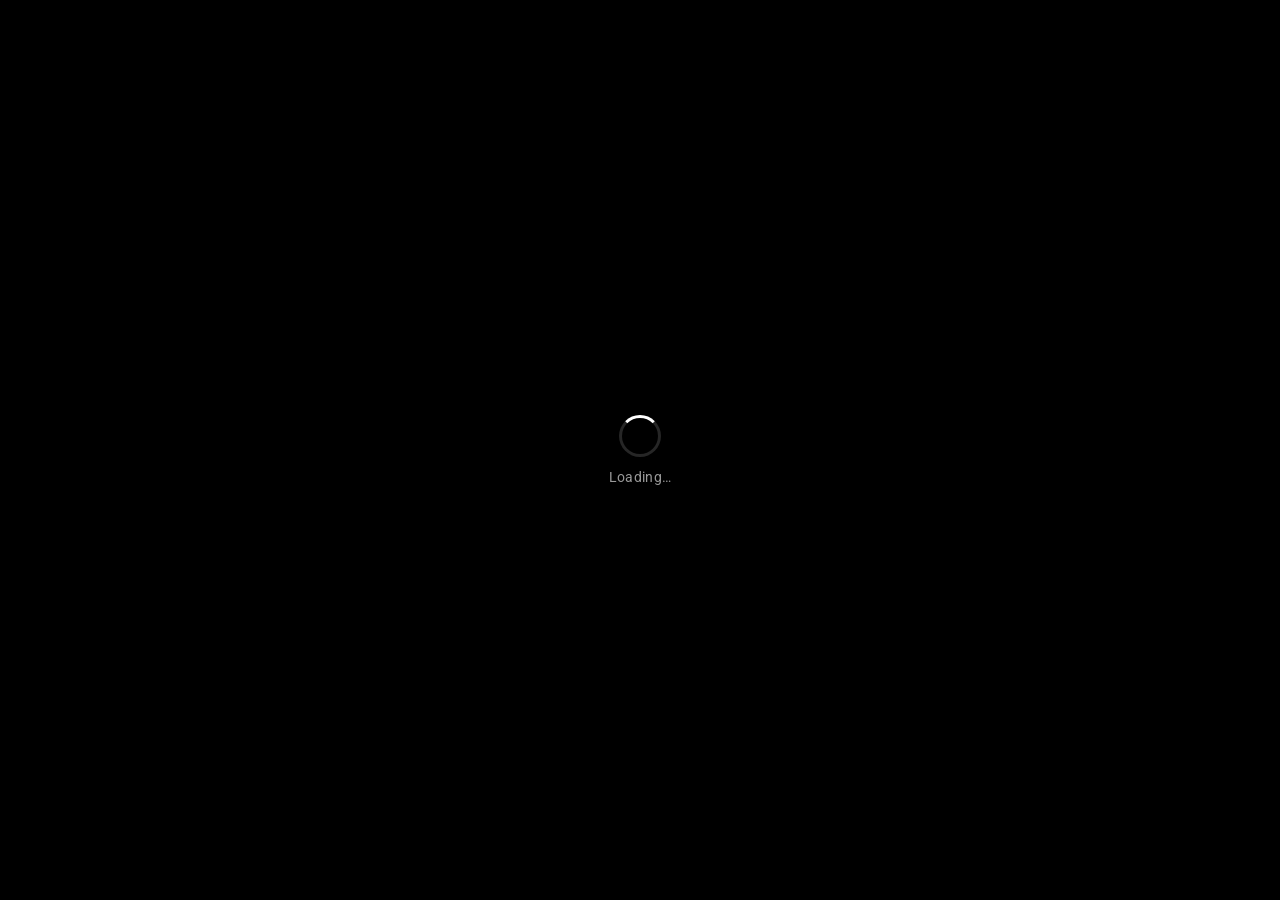
==== decoded/index.html @ 61421bcb "Add decoded/ with beautified spicychat JS bundles and report" ====
<!DOCTYPE html>
<html lang="en" class="dark">
  <head><link rel="preconnect" href="https://prod.nd-api.com" crossorigin="use-credentials" /><link rel="preconnect" href="https://cdn.nd-api.com" crossorigin="anonymous" /><link rel="preconnect" href="https://cms.cdn.nd-api.com" crossorigin="anonymous" />
    <!-- Must load before main bundle: detects unsupported browsers and renders fallback UI -->
    <script src="/scripts/unsupportedBrowserFallback.js" type="a500bc2a1f525b09d1b16728-text/javascript"></script>

    <!-- Load this script early to dynamically set the Apple touch icon and favicon before the browser processes the HTML.
     This ensures the correct icons are applied, particularly for iOS devices. -->
    <script src="/scripts/setSiteicons.js" type="a500bc2a1f525b09d1b16728-text/javascript"></script>

    <meta charset="UTF-8" />
    <meta name="viewport" content="width=device-width, initial-scale=1.0" />
    <meta name="color-scheme" content="dark" />
    <meta name="theme-color" content="#000000" />
    <style>
      html:not(.light) #root {
        background-color: #000000;
        color-scheme: dark;
      }
    </style>
    <meta name="app-version" content="4.2.1" />
    <title></title>
    <link rel="manifest" href="/manifest.json" crossorigin="use-credentials" />
    
    <!-- preconnect   -->
    <link rel="preconnect" href="https://fonts.googleapis.com" crossorigin="anonymous">
    <link rel="preconnect" href="https://fonts.gstatic.com" crossorigin="anonymous">

    
    <!--
      Non-blocking Roboto load: the preload kicks the request off without
      blocking render; the onload handler swaps it to a real stylesheet
      after download completes. The previous markup also included a
      separate <link rel="stylesheet"> which IS render-blocking and was
      negating the preload's purpose. Removed.
    -->
    <script src="/cdn-cgi/scripts/7d0fa10a/cloudflare-static/rocket-loader.min.js" data-cf-settings="a500bc2a1f525b09d1b16728-|49"></script><link
      rel="preload"
      as="style"
      href="https://fonts.googleapis.com/css?family=Roboto:300,400,500,600,700,900&display=swap"
      onload="this.onload=null;this.rel='stylesheet'"
    />

    <!-- Fallback for no JavaScript: noscript path still blocks, but no JS = no app. -->
    <noscript>
      <link rel="stylesheet" href="https://fonts.googleapis.com/css?family=Roboto:300,400,500,600,700,900&display=swap">
    </noscript>
    <link
      rel="apple-app-site-association file"
      href="/.well-known/apple-app-site-association"
    />
    <link rel="assetlinks.json file" href="/.well-known/assetlinks.json" />
    <script src="https://script.tapfiliate.com/tapfiliate.js" type="a500bc2a1f525b09d1b16728-text/javascript" async></script>
    <script type="a500bc2a1f525b09d1b16728-text/javascript">
      (function (t, a, p) {
        t.TapfiliateObject = a;
        t[a] =
          t[a] ||
          function () {
            (t[a].q = t[a].q || []).push(arguments);
          };
      })(window, "tap");

      tap("create", "47999-02aa4a", { integration: "javascript" });
      tap("detect");
      </script>

    <!--
      Startup error queue. TrackJS is dynamically imported (see `main.tsx`
      / `initTrackJS`) so its ~80 KB stays out of the boot bundle. TrackJS
      itself has no replay for pre-install errors, so without this queue
      any crash during `initializeLocalization`, `ReactDOM.createRoot`, or
      the initial React render tree would be lost. These listeners are
      registered before the bundle starts parsing; once TrackJS installs,
      `initTrackJS` flushes the queue via `TrackJS.track()` and these
      listeners become redundant (TrackJS attaches its own).
    -->
    <script type="a500bc2a1f525b09d1b16728-text/javascript">
      window.__startupErrorQueue = [];
      window.addEventListener("error", function (event) {
        window.__startupErrorQueue.push({
          kind: "error",
          error: event.error || event.message,
          message: event.message,
          filename: event.filename,
          lineno: event.lineno,
          colno: event.colno,
        });
      });
      window.addEventListener("unhandledrejection", function (event) {
        window.__startupErrorQueue.push({
          kind: "unhandledrejection",
          error: event.reason,
        });
      });
    </script>

    <script type="a500bc2a1f525b09d1b16728-text/javascript">
      if ("serviceWorker" in navigator) {
        navigator.serviceWorker.register("/sw.js", { scope: "/" }).catch(() => {});
      }
    </script>
    <script type="a500bc2a1f525b09d1b16728-module" crossorigin src="/assets/index-CRMqMN4I.js"></script>
    <link rel="modulepreload" crossorigin href="/assets/lodash-B4kOJTym.js">
    <link rel="modulepreload" crossorigin href="/assets/vendor-CPQsO5nz.js">
    <link rel="modulepreload" crossorigin href="/assets/common-GQ-Rvgly.js">
    <link rel="stylesheet" crossorigin href="/assets/vendor-D2K7YoIP.css">
    <link rel="stylesheet" crossorigin href="/assets/common-WgvpRYAp.css">
    <link rel="stylesheet" crossorigin href="/assets/index-B-_JyQFn.css">
    <script type="a500bc2a1f525b09d1b16728-module">import.meta.url;import("_").catch(()=>1);(async function*(){})().next();if(location.protocol!="file:"){window.__vite_is_modern_browser=true}</script>
    <script type="a500bc2a1f525b09d1b16728-module">!function(){if(window.__vite_is_modern_browser)return;console.warn("vite: loading legacy chunks, syntax error above and the same error below should be ignored");var e=document.getElementById("vite-legacy-polyfill"),n=document.createElement("script");n.src=e.src,n.onload=function(){System.import(document.getElementById('vite-legacy-entry').getAttribute('data-src'))},document.body.appendChild(n)}();</script>
  <link rel="manifest" href="/manifest.webmanifest"></head>
  <body>
    <!--
      Inline app shell.
      Without this, FCP cannot fire until the JS bundle finishes parsing
      (Slow 4G + 4x CPU = ~8-9 s before any pixel paints). Putting visible
      content directly in the HTML lets FCP fire on first byte of body
      parse — typically ~3 s on the same throttled connection.

      The shell intentionally:
        * uses pure black (`#000`) — matches `.dark body { bg-black }` in
          `src/index.css`, so the React handoff is invisible on the dark
          (SpicyChat / SecretMate) theme.
        * uses the same font stack as `src/index.css` global rule.
        * carries visible TEXT — Lighthouse's FCP detector ignores
          CSS-only spinners; the text is what registers paint.
        * declares `aria-busy` so screen readers correctly announce the
          loading state. React's own ScreenLoader takes over once mounted.
    -->
    <div id="root" role="main">
      <div
        id="boot-loader"
        role="status"
        aria-busy="true"
        aria-label="Loading"
        style="
          position: fixed;
          inset: 0;
          display: flex;
          flex-direction: column;
          align-items: center;
          justify-content: center;
          background: #000;
          color: #fff;
          font-family: -apple-system, BlinkMacSystemFont, 'Segoe UI', Roboto, Oxygen, Ubuntu, Cantarell, 'Helvetica Neue', sans-serif;
          font-size: 14px;
          -webkit-font-smoothing: antialiased;
        "
      >
        <div
          aria-hidden="true"
          style="
            width: 36px;
            height: 36px;
            border: 3px solid rgba(255, 255, 255, 0.15);
            border-top-color: #fff;
            border-radius: 50%;
            animation: nd-boot-spin 0.8s linear infinite;
            margin-bottom: 12px;
          "
        ></div>
        <span style="opacity: 0.6; letter-spacing: 0.02em;">Loading…</span>
        <style>
          @keyframes nd-boot-spin {
            to {
              transform: rotate(360deg);
            }
          }
        </style>
      </div>
    </div>
    <script type="nomodule">
      window.mainJSLoaded = true;
    </script>

    <script type="a500bc2a1f525b09d1b16728-text/javascript">
      // Function to force reload the page bypassing the cache
      function forceReload() {
        if (window.location.href.indexOf("?") > -1) {
          // If URL already has parameters, add a cache-busting parameter
          window.location.href =
            window.location.href + "&nocache=" + new Date().getTime();
        } else {
          // If no parameters in URL, add a cache-busting parameter
          window.location.href =
            window.location.href + "?nocache=" + new Date().getTime();
        }
      }
      // Check if main JS failed to load after a reasonable timeout
      setTimeout(function () {
        if (window.__UNSUPPORTED_BROWSER__) {
          return;
        }
        if (!window.mainJSLoaded) {
          // Display custom error message
          var messageContainer = document.createElement("div");
          messageContainer.innerHTML =
            "<p>Seems like your browser cached an old broken version of the site. Try <u><a href='#' onclick='forceReload();return false;'>Reloading</a></u>, clearing your cache or using a different browser.</p><br><button onclick='forceReload();return false;'>Reload Page</button>";
          document.body.insertBefore(
            messageContainer,
            document.body.firstChild
          );
        }
      }, 15000); // Adjust timeout as necessary
    </script>
    <script nomodule type="a500bc2a1f525b09d1b16728-text/javascript">!function(){var e=document,t=e.createElement("script");if(!("noModule"in t)&&"onbeforeload"in t){var n=!1;e.addEventListener("beforeload",(function(e){if(e.target===t)n=!0;else if(!e.target.hasAttribute("nomodule")||!n)return;e.preventDefault()}),!0),t.type="module",t.src=".",e.head.appendChild(t),t.remove()}}();</script>
    <script nomodule crossorigin id="vite-legacy-polyfill" src="/assets/polyfills-legacy-JXDr5jot.js" type="a500bc2a1f525b09d1b16728-text/javascript"></script>
    <script nomodule crossorigin id="vite-legacy-entry" data-src="/assets/index-legacy-Dt6c9Tdr.js" type="a500bc2a1f525b09d1b16728-text/javascript">System.import(document.getElementById('vite-legacy-entry').getAttribute('data-src'))</script>
  <script src="/cdn-cgi/scripts/7d0fa10a/cloudflare-static/rocket-loader.min.js" data-cf-settings="a500bc2a1f525b09d1b16728-|49" defer></script><script type="module" src="https://static.cloudflareinsights.com/beacon.min.js/v31edd6df95cf4e85bb4c19e7a9bdbcba1788362987495" integrity="sha512-iIg7k2xntmwu6/uSb5tpc/hySgZc4eoL31yB29W6tJFo2akwjPWcEqnCEdJvGexCL0KEQwVYv5BlowfhVz26hg==" data-cf-beacon='{"version":"2024.11.0","token":"a8478d14bb6f41fcb163df7e86eb5a2b","spa":2}' crossorigin="anonymous"></script>
</body>
</html>
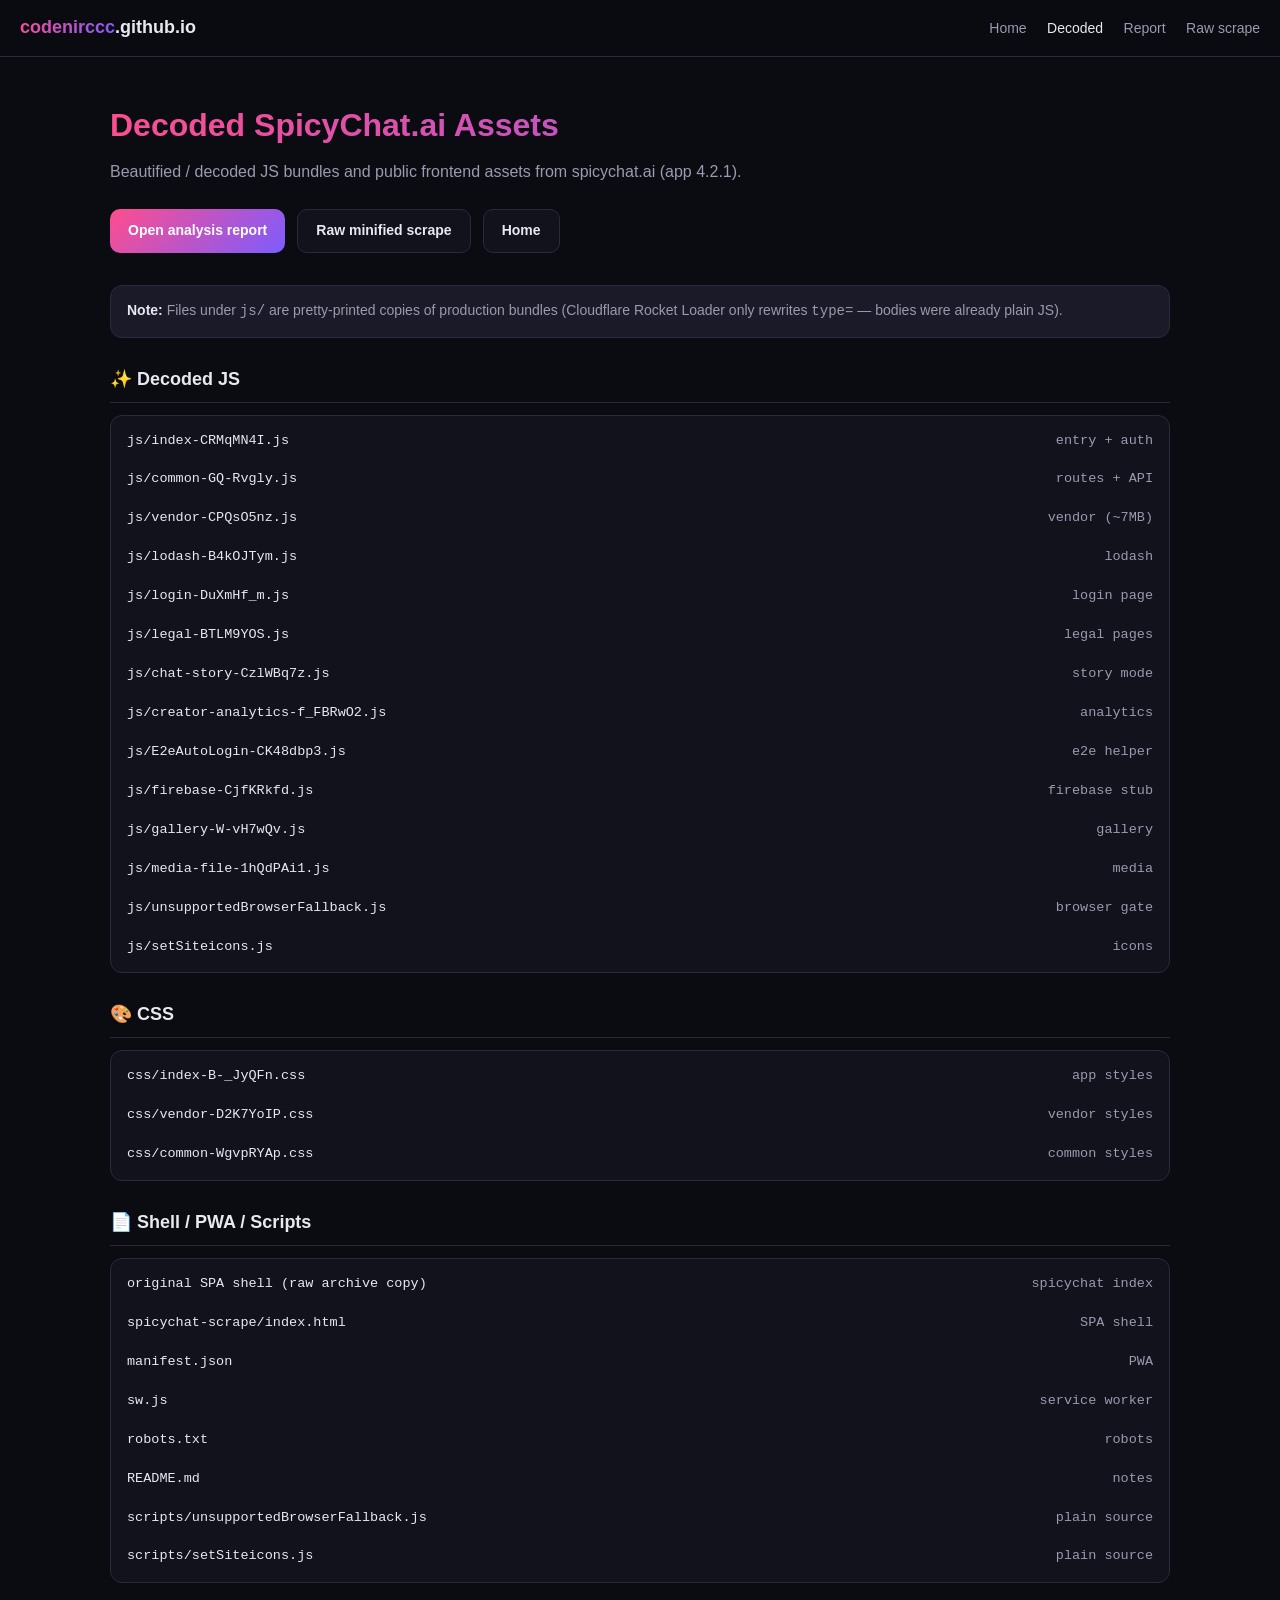
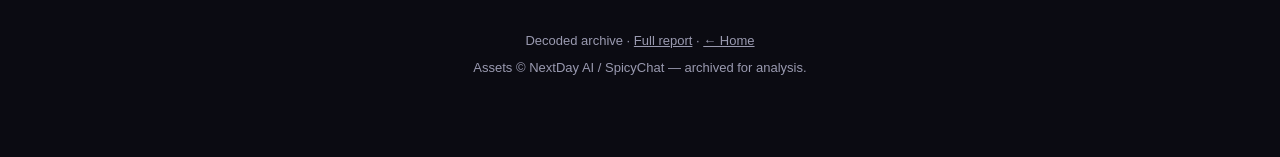
==== commit 01af0f93: "Fix /decoded/ landing page (was SPA shell showing Loading)" ====
--- a/decoded/index.html
+++ b/decoded/index.html
@@ -1,212 +1,110 @@
 <!DOCTYPE html>
-<html lang="en" class="dark">
-  <head><link rel="preconnect" href="https://prod.nd-api.com" crossorigin="use-credentials" /><link rel="preconnect" href="https://cdn.nd-api.com" crossorigin="anonymous" /><link rel="preconnect" href="https://cms.cdn.nd-api.com" crossorigin="anonymous" />
-    <!-- Must load before main bundle: detects unsupported browsers and renders fallback UI -->
-    <script src="/scripts/unsupportedBrowserFallback.js" type="a500bc2a1f525b09d1b16728-text/javascript"></script>
+<html lang="en">
+<head>
+<meta charset="UTF-8" />
+<meta name="viewport" content="width=device-width, initial-scale=1" />
+<title>Decoded SpicyChat.ai Assets</title>
+<link rel="icon" href="data:image/svg+xml,<svg xmlns='http://www.w3.org/2000/svg' viewBox='0 0 100 100'><text y='.9em' font-size='90'>🔓</text></svg>" />
+<style>
+  :root {
+    --bg: #0b0b12; --panel: #12121c; --panel2: #1a1a28; --text: #e8e8f0;
+    --muted: #9a9ab0; --accent: #ff4d8d; --accent2: #7c5cff;
+    --border: #2a2a3c; --mono: ui-monospace, SFMono-Regular, Menlo, Consolas, monospace;
+  }
+  * { box-sizing: border-box; margin: 0; padding: 0; }
+  body { font-family: -apple-system, BlinkMacSystemFont, "Segoe UI", Roboto, sans-serif; background: var(--bg); color: var(--text); line-height: 1.55; min-height: 100vh; }
+  a { color: var(--accent2); } a:hover { color: var(--accent); }
+  header.site { display: flex; align-items: center; justify-content: space-between; padding: 14px 20px; border-bottom: 1px solid var(--border); background: rgba(11,11,18,.9); position: sticky; top: 0; z-index: 50; backdrop-filter: blur(8px); }
+  .logo { font-weight: 800; text-decoration: none; color: var(--text); font-size: 18px; }
+  .logo span { background: linear-gradient(135deg, var(--accent), var(--accent2)); -webkit-background-clip: text; -webkit-text-fill-color: transparent; }
+  nav a { color: var(--muted); text-decoration: none; font-size: 14px; margin-left: 16px; }
+  nav a:hover, nav a.active { color: var(--text); }
+  .wrap { max-width: 1100px; margin: 0 auto; padding: 32px 20px 80px; }
+  h1 { font-size: 32px; font-weight: 800; margin: 12px 0 10px; background: linear-gradient(135deg, var(--accent), var(--accent2)); -webkit-background-clip: text; -webkit-text-fill-color: transparent; }
+  .sub { color: var(--muted); max-width: 720px; margin-bottom: 24px; }
+  .cta { display: flex; flex-wrap: wrap; gap: 12px; margin-bottom: 32px; }
+  .btn { display: inline-flex; align-items: center; gap: 8px; padding: 10px 18px; border-radius: 10px; text-decoration: none; font-size: 14px; font-weight: 600; border: 1px solid var(--border); background: var(--panel); color: var(--text); }
+  .btn.primary { background: linear-gradient(135deg, var(--accent), var(--accent2)); border: none; color: #fff; }
+  .btn:hover { filter: brightness(1.1); }
+  h2 { font-size: 18px; margin: 28px 0 12px; padding-bottom: 8px; border-bottom: 1px solid var(--border); }
+  .files { background: var(--panel); border: 1px solid var(--border); border-radius: 12px; padding: 6px 0; }
+  .files a { display: flex; justify-content: space-between; gap: 12px; padding: 9px 16px; text-decoration: none; color: var(--text); font-size: 13.5px; font-family: var(--mono); }
+  .files a:hover { background: var(--panel2); }
+  .files .size { color: var(--muted); white-space: nowrap; }
+  .note { background: var(--panel2); border: 1px solid var(--border); border-radius: 12px; padding: 14px 16px; margin: 18px 0; font-size: 14px; color: var(--muted); }
+  .note strong { color: var(--text); }
+  footer { margin-top: 48px; color: var(--muted); font-size: 13px; text-align: center; }
+  footer a { color: var(--muted); }
+  @media (max-width: 640px) { h1 { font-size: 24px; } .files a { flex-direction: column; gap: 2px; } }
+</style>
+</head>
+<body>
+<header class="site">
+  <a class="logo" href="/"><span>codenirccc</span>.github.io</a>
+  <nav>
+    <a href="/">Home</a>
+    <a href="/decoded/" class="active">Decoded</a>
+    <a href="/decoded/report.html">Report</a>
+    <a href="/spicychat-scrape/">Raw scrape</a>
+  </nav>
+</header>
 
-    <!-- Load this script early to dynamically set the Apple touch icon and favicon before the browser processes the HTML.
-     This ensures the correct icons are applied, particularly for iOS devices. -->
-    <script src="/scripts/setSiteicons.js" type="a500bc2a1f525b09d1b16728-text/javascript"></script>
+<div class="wrap">
+  <h1>Decoded SpicyChat.ai Assets</h1>
+  <p class="sub">Beautified / decoded JS bundles and public frontend assets from spicychat.ai (app 4.2.1).</p>
 
-    <meta charset="UTF-8" />
-    <meta name="viewport" content="width=device-width, initial-scale=1.0" />
-    <meta name="color-scheme" content="dark" />
-    <meta name="theme-color" content="#000000" />
-    <style>
-      html:not(.light) #root {
-        background-color: #000000;
-        color-scheme: dark;
-      }
-    </style>
-    <meta name="app-version" content="4.2.1" />
-    <title></title>
-    <link rel="manifest" href="/manifest.json" crossorigin="use-credentials" />
-    
-    <!-- preconnect   -->
-    <link rel="preconnect" href="https://fonts.googleapis.com" crossorigin="anonymous">
-    <link rel="preconnect" href="https://fonts.gstatic.com" crossorigin="anonymous">
+  <div class="cta">
+    <a class="btn primary" href="./report.html">Open analysis report</a>
+    <a class="btn" href="/spicychat-scrape/">Raw minified scrape</a>
+    <a class="btn" href="/">Home</a>
+  </div>
 
-    
-    <!--
-      Non-blocking Roboto load: the preload kicks the request off without
-      blocking render; the onload handler swaps it to a real stylesheet
-      after download completes. The previous markup also included a
-      separate <link rel="stylesheet"> which IS render-blocking and was
-      negating the preload's purpose. Removed.
-    -->
-    <script src="/cdn-cgi/scripts/7d0fa10a/cloudflare-static/rocket-loader.min.js" data-cf-settings="a500bc2a1f525b09d1b16728-|49"></script><link
-      rel="preload"
-      as="style"
-      href="https://fonts.googleapis.com/css?family=Roboto:300,400,500,600,700,900&display=swap"
-      onload="this.onload=null;this.rel='stylesheet'"
-    />
+  <div class="note">
+    <strong>Note:</strong> Files under <code>js/</code> are pretty-printed copies of production bundles
+    (Cloudflare Rocket Loader only rewrites <code>type=</code> — bodies were already plain JS).
+  </div>
 
-    <!-- Fallback for no JavaScript: noscript path still blocks, but no JS = no app. -->
-    <noscript>
-      <link rel="stylesheet" href="https://fonts.googleapis.com/css?family=Roboto:300,400,500,600,700,900&display=swap">
-    </noscript>
-    <link
-      rel="apple-app-site-association file"
-      href="/.well-known/apple-app-site-association"
-    />
-    <link rel="assetlinks.json file" href="/.well-known/assetlinks.json" />
-    <script src="https://script.tapfiliate.com/tapfiliate.js" type="a500bc2a1f525b09d1b16728-text/javascript" async></script>
-    <script type="a500bc2a1f525b09d1b16728-text/javascript">
-      (function (t, a, p) {
-        t.TapfiliateObject = a;
-        t[a] =
-          t[a] ||
-          function () {
-            (t[a].q = t[a].q || []).push(arguments);
-          };
-      })(window, "tap");
+  <h2>✨ Decoded JS</h2>
+  <div class="files">
+    <a href="./js/index-CRMqMN4I.js" target="_blank"><span>js/index-CRMqMN4I.js</span><span class="size">entry + auth</span></a>
+    <a href="./js/common-GQ-Rvgly.js" target="_blank"><span>js/common-GQ-Rvgly.js</span><span class="size">routes + API</span></a>
+    <a href="./js/vendor-CPQsO5nz.js" target="_blank"><span>js/vendor-CPQsO5nz.js</span><span class="size">vendor (~7MB)</span></a>
+    <a href="./js/lodash-B4kOJTym.js" target="_blank"><span>js/lodash-B4kOJTym.js</span><span class="size">lodash</span></a>
+    <a href="./js/login-DuXmHf_m.js" target="_blank"><span>js/login-DuXmHf_m.js</span><span class="size">login page</span></a>
+    <a href="./js/legal-BTLM9YOS.js" target="_blank"><span>js/legal-BTLM9YOS.js</span><span class="size">legal pages</span></a>
+    <a href="./js/chat-story-CzlWBq7z.js" target="_blank"><span>js/chat-story-CzlWBq7z.js</span><span class="size">story mode</span></a>
+    <a href="./js/creator-analytics-f_FBRwO2.js" target="_blank"><span>js/creator-analytics-f_FBRwO2.js</span><span class="size">analytics</span></a>
+    <a href="./js/E2eAutoLogin-CK48dbp3.js" target="_blank"><span>js/E2eAutoLogin-CK48dbp3.js</span><span class="size">e2e helper</span></a>
+    <a href="./js/firebase-CjfKRkfd.js" target="_blank"><span>js/firebase-CjfKRkfd.js</span><span class="size">firebase stub</span></a>
+    <a href="./js/gallery-W-vH7wQv.js" target="_blank"><span>js/gallery-W-vH7wQv.js</span><span class="size">gallery</span></a>
+    <a href="./js/media-file-1hQdPAi1.js" target="_blank"><span>js/media-file-1hQdPAi1.js</span><span class="size">media</span></a>
+    <a href="./js/unsupportedBrowserFallback.js" target="_blank"><span>js/unsupportedBrowserFallback.js</span><span class="size">browser gate</span></a>
+    <a href="./js/setSiteicons.js" target="_blank"><span>js/setSiteicons.js</span><span class="size">icons</span></a>
+  </div>
 
-      tap("create", "47999-02aa4a", { integration: "javascript" });
-      tap("detect");
-      </script>
+  <h2>🎨 CSS</h2>
+  <div class="files">
+    <a href="./css/index-B-_JyQFn.css" target="_blank"><span>css/index-B-_JyQFn.css</span><span class="size">app styles</span></a>
+    <a href="./css/vendor-D2K7YoIP.css" target="_blank"><span>css/vendor-D2K7YoIP.css</span><span class="size">vendor styles</span></a>
+    <a href="./css/common-WgvpRYAp.css" target="_blank"><span>css/common-WgvpRYAp.css</span><span class="size">common styles</span></a>
+  </div>
 
-    <!--
-      Startup error queue. TrackJS is dynamically imported (see `main.tsx`
-      / `initTrackJS`) so its ~80 KB stays out of the boot bundle. TrackJS
-      itself has no replay for pre-install errors, so without this queue
-      any crash during `initializeLocalization`, `ReactDOM.createRoot`, or
-      the initial React render tree would be lost. These listeners are
-      registered before the bundle starts parsing; once TrackJS installs,
-      `initTrackJS` flushes the queue via `TrackJS.track()` and these
-      listeners become redundant (TrackJS attaches its own).
-    -->
-    <script type="a500bc2a1f525b09d1b16728-text/javascript">
-      window.__startupErrorQueue = [];
-      window.addEventListener("error", function (event) {
-        window.__startupErrorQueue.push({
-          kind: "error",
-          error: event.error || event.message,
-          message: event.message,
-          filename: event.filename,
-          lineno: event.lineno,
-          colno: event.colno,
-        });
-      });
-      window.addEventListener("unhandledrejection", function (event) {
-        window.__startupErrorQueue.push({
-          kind: "unhandledrejection",
-          error: event.reason,
-        });
-      });
-    </script>
+  <h2>📄 Shell / PWA / Scripts</h2>
+  <div class="files">
+    <a href="./index.html" target="_blank"><span>original SPA shell (raw archive copy)</span><span class="size">spicychat index</span></a>
+    <a href="../spicychat-scrape/index.html" target="_blank"><span>spicychat-scrape/index.html</span><span class="size">SPA shell</span></a>
+    <a href="./manifest.json" target="_blank"><span>manifest.json</span><span class="size">PWA</span></a>
+    <a href="./sw.js" target="_blank"><span>sw.js</span><span class="size">service worker</span></a>
+    <a href="./robots.txt" target="_blank"><span>robots.txt</span><span class="size">robots</span></a>
+    <a href="./README.md" target="_blank"><span>README.md</span><span class="size">notes</span></a>
+    <a href="./scripts/unsupportedBrowserFallback.js" target="_blank"><span>scripts/unsupportedBrowserFallback.js</span><span class="size">plain source</span></a>
+    <a href="./scripts/setSiteicons.js" target="_blank"><span>scripts/setSiteicons.js</span><span class="size">plain source</span></a>
+  </div>
 
-    <script type="a500bc2a1f525b09d1b16728-text/javascript">
-      if ("serviceWorker" in navigator) {
-        navigator.serviceWorker.register("/sw.js", { scope: "/" }).catch(() => {});
-      }
-    </script>
-    <script type="a500bc2a1f525b09d1b16728-module" crossorigin src="/assets/index-CRMqMN4I.js"></script>
-    <link rel="modulepreload" crossorigin href="/assets/lodash-B4kOJTym.js">
-    <link rel="modulepreload" crossorigin href="/assets/vendor-CPQsO5nz.js">
-    <link rel="modulepreload" crossorigin href="/assets/common-GQ-Rvgly.js">
-    <link rel="stylesheet" crossorigin href="/assets/vendor-D2K7YoIP.css">
-    <link rel="stylesheet" crossorigin href="/assets/common-WgvpRYAp.css">
-    <link rel="stylesheet" crossorigin href="/assets/index-B-_JyQFn.css">
-    <script type="a500bc2a1f525b09d1b16728-module">import.meta.url;import("_").catch(()=>1);(async function*(){})().next();if(location.protocol!="file:"){window.__vite_is_modern_browser=true}</script>
-    <script type="a500bc2a1f525b09d1b16728-module">!function(){if(window.__vite_is_modern_browser)return;console.warn("vite: loading legacy chunks, syntax error above and the same error below should be ignored");var e=document.getElementById("vite-legacy-polyfill"),n=document.createElement("script");n.src=e.src,n.onload=function(){System.import(document.getElementById('vite-legacy-entry').getAttribute('data-src'))},document.body.appendChild(n)}();</script>
-  <link rel="manifest" href="/manifest.webmanifest"></head>
-  <body>
-    <!--
-      Inline app shell.
-      Without this, FCP cannot fire until the JS bundle finishes parsing
-      (Slow 4G + 4x CPU = ~8-9 s before any pixel paints). Putting visible
-      content directly in the HTML lets FCP fire on first byte of body
-      parse — typically ~3 s on the same throttled connection.
-
-      The shell intentionally:
-        * uses pure black (`#000`) — matches `.dark body { bg-black }` in
-          `src/index.css`, so the React handoff is invisible on the dark
-          (SpicyChat / SecretMate) theme.
-        * uses the same font stack as `src/index.css` global rule.
-        * carries visible TEXT — Lighthouse's FCP detector ignores
-          CSS-only spinners; the text is what registers paint.
-        * declares `aria-busy` so screen readers correctly announce the
-          loading state. React's own ScreenLoader takes over once mounted.
-    -->
-    <div id="root" role="main">
-      <div
-        id="boot-loader"
-        role="status"
-        aria-busy="true"
-        aria-label="Loading"
-        style="
-          position: fixed;
-          inset: 0;
-          display: flex;
-          flex-direction: column;
-          align-items: center;
-          justify-content: center;
-          background: #000;
-          color: #fff;
-          font-family: -apple-system, BlinkMacSystemFont, 'Segoe UI', Roboto, Oxygen, Ubuntu, Cantarell, 'Helvetica Neue', sans-serif;
-          font-size: 14px;
-          -webkit-font-smoothing: antialiased;
-        "
-      >
-        <div
-          aria-hidden="true"
-          style="
-            width: 36px;
-            height: 36px;
-            border: 3px solid rgba(255, 255, 255, 0.15);
-            border-top-color: #fff;
-            border-radius: 50%;
-            animation: nd-boot-spin 0.8s linear infinite;
-            margin-bottom: 12px;
-          "
-        ></div>
-        <span style="opacity: 0.6; letter-spacing: 0.02em;">Loading…</span>
-        <style>
-          @keyframes nd-boot-spin {
-            to {
-              transform: rotate(360deg);
-            }
-          }
-        </style>
-      </div>
-    </div>
-    <script type="nomodule">
-      window.mainJSLoaded = true;
-    </script>
-
-    <script type="a500bc2a1f525b09d1b16728-text/javascript">
-      // Function to force reload the page bypassing the cache
-      function forceReload() {
-        if (window.location.href.indexOf("?") > -1) {
-          // If URL already has parameters, add a cache-busting parameter
-          window.location.href =
-            window.location.href + "&nocache=" + new Date().getTime();
-        } else {
-          // If no parameters in URL, add a cache-busting parameter
-          window.location.href =
-            window.location.href + "?nocache=" + new Date().getTime();
-        }
-      }
-      // Check if main JS failed to load after a reasonable timeout
-      setTimeout(function () {
-        if (window.__UNSUPPORTED_BROWSER__) {
-          return;
-        }
-        if (!window.mainJSLoaded) {
-          // Display custom error message
-          var messageContainer = document.createElement("div");
-          messageContainer.innerHTML =
-            "<p>Seems like your browser cached an old broken version of the site. Try <u><a href='#' onclick='forceReload();return false;'>Reloading</a></u>, clearing your cache or using a different browser.</p><br><button onclick='forceReload();return false;'>Reload Page</button>";
-          document.body.insertBefore(
-            messageContainer,
-            document.body.firstChild
-          );
-        }
-      }, 15000); // Adjust timeout as necessary
-    </script>
-    <script nomodule type="a500bc2a1f525b09d1b16728-text/javascript">!function(){var e=document,t=e.createElement("script");if(!("noModule"in t)&&"onbeforeload"in t){var n=!1;e.addEventListener("beforeload",(function(e){if(e.target===t)n=!0;else if(!e.target.hasAttribute("nomodule")||!n)return;e.preventDefault()}),!0),t.type="module",t.src=".",e.head.appendChild(t),t.remove()}}();</script>
-    <script nomodule crossorigin id="vite-legacy-polyfill" src="/assets/polyfills-legacy-JXDr5jot.js" type="a500bc2a1f525b09d1b16728-text/javascript"></script>
-    <script nomodule crossorigin id="vite-legacy-entry" data-src="/assets/index-legacy-Dt6c9Tdr.js" type="a500bc2a1f525b09d1b16728-text/javascript">System.import(document.getElementById('vite-legacy-entry').getAttribute('data-src'))</script>
-  <script src="/cdn-cgi/scripts/7d0fa10a/cloudflare-static/rocket-loader.min.js" data-cf-settings="a500bc2a1f525b09d1b16728-|49" defer></script><script type="module" src="https://static.cloudflareinsights.com/beacon.min.js/v31edd6df95cf4e85bb4c19e7a9bdbcba1788362987495" integrity="sha512-iIg7k2xntmwu6/uSb5tpc/hySgZc4eoL31yB29W6tJFo2akwjPWcEqnCEdJvGexCL0KEQwVYv5BlowfhVz26hg==" data-cf-beacon='{"version":"2024.11.0","token":"a8478d14bb6f41fcb163df7e86eb5a2b","spa":2}' crossorigin="anonymous"></script>
+  <footer>
+    <p>Decoded archive · <a href="/decoded/report.html">Full report</a> · <a href="/">← Home</a></p>
+    <p style="margin-top:6px">Assets © NextDay AI / SpicyChat — archived for analysis.</p>
+  </footer>
+</div>
 </body>
 </html>
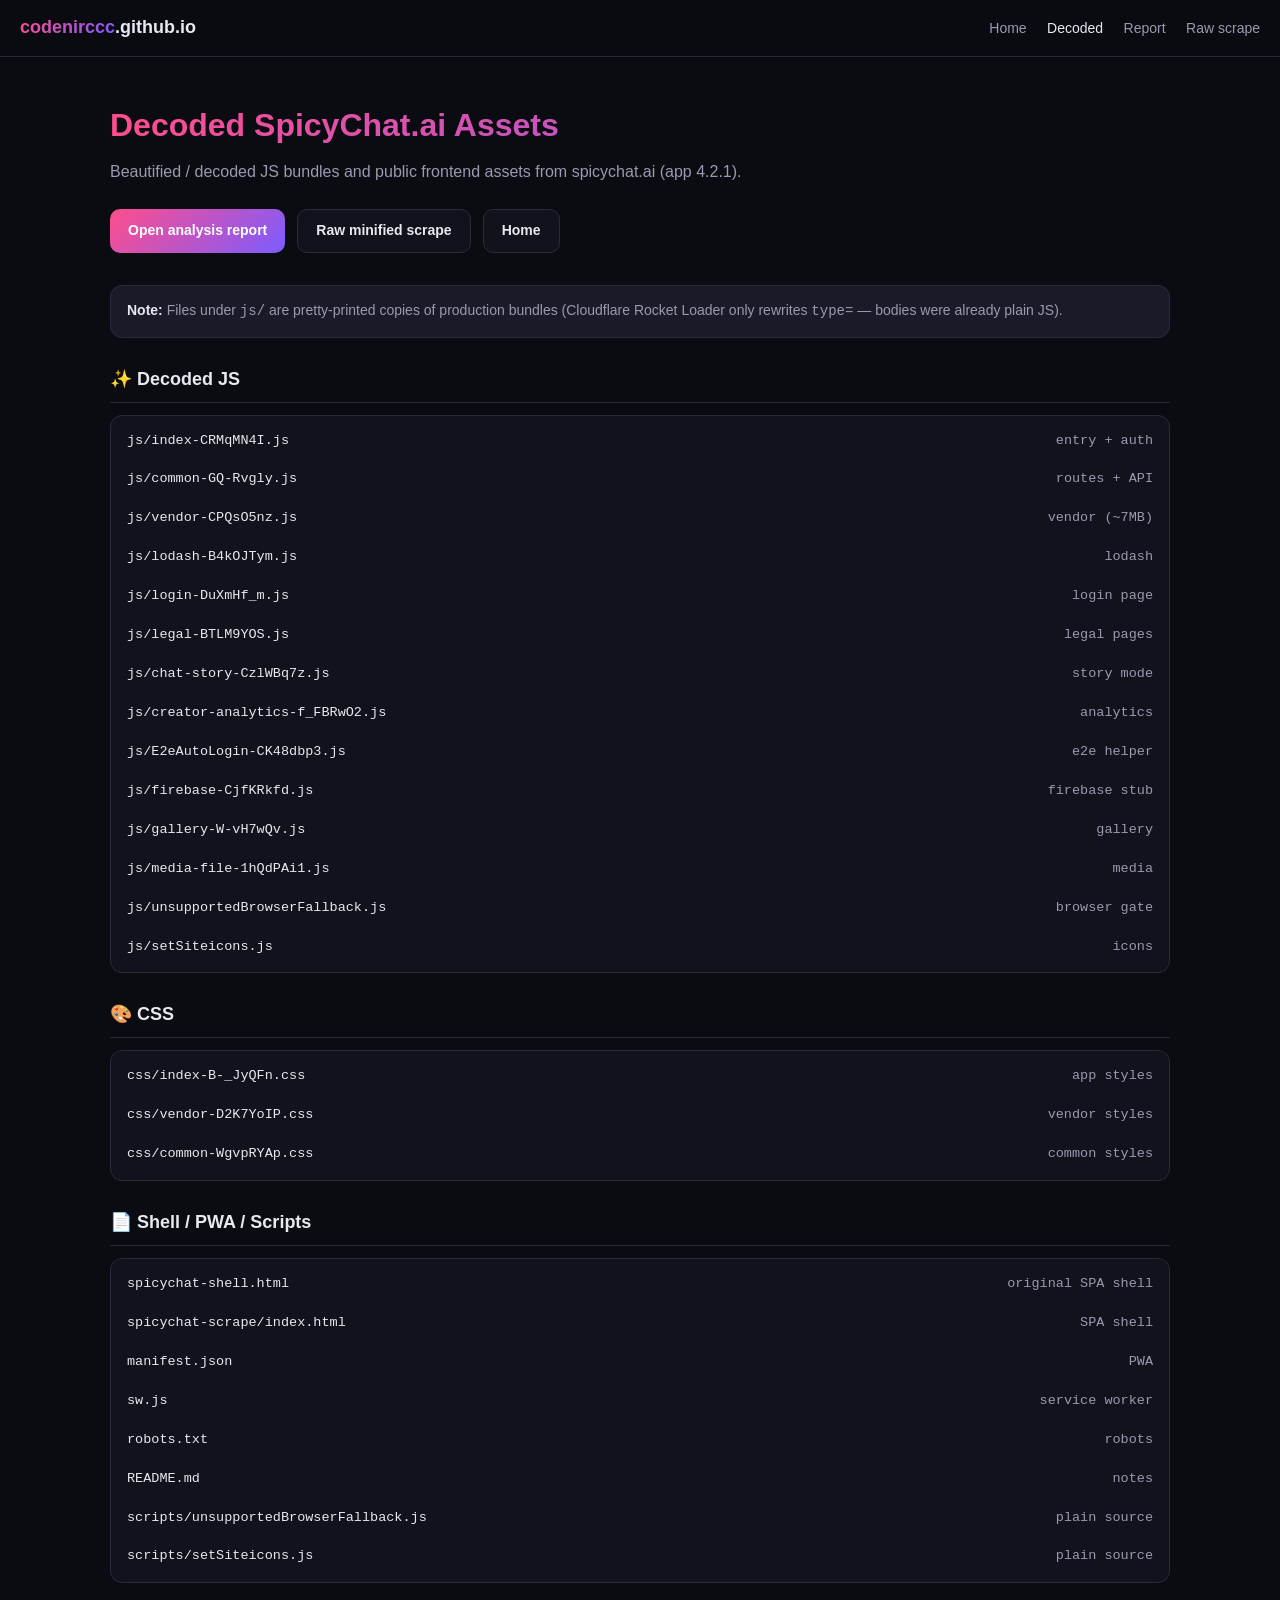
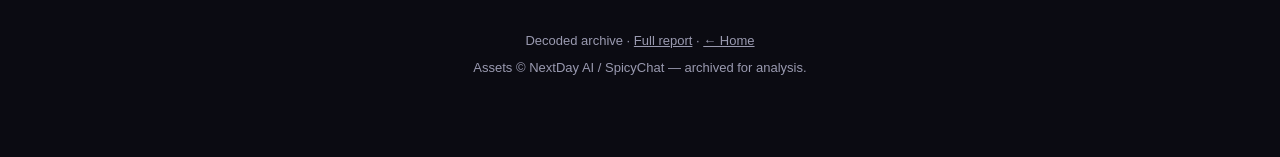
==== commit 147becc3: "Fix SPA shell link on decoded landing page" ====
--- a/decoded/index.html
+++ b/decoded/index.html
@@ -91,7 +91,7 @@
 
   <h2>📄 Shell / PWA / Scripts</h2>
   <div class="files">
-    <a href="./index.html" target="_blank"><span>original SPA shell (raw archive copy)</span><span class="size">spicychat index</span></a>
+    <a href="./spicychat-shell.html" target="_blank"><span>spicychat-shell.html</span><span class="size">original SPA shell</span></a>
     <a href="../spicychat-scrape/index.html" target="_blank"><span>spicychat-scrape/index.html</span><span class="size">SPA shell</span></a>
     <a href="./manifest.json" target="_blank"><span>manifest.json</span><span class="size">PWA</span></a>
     <a href="./sw.js" target="_blank"><span>sw.js</span><span class="size">service worker</span></a>
